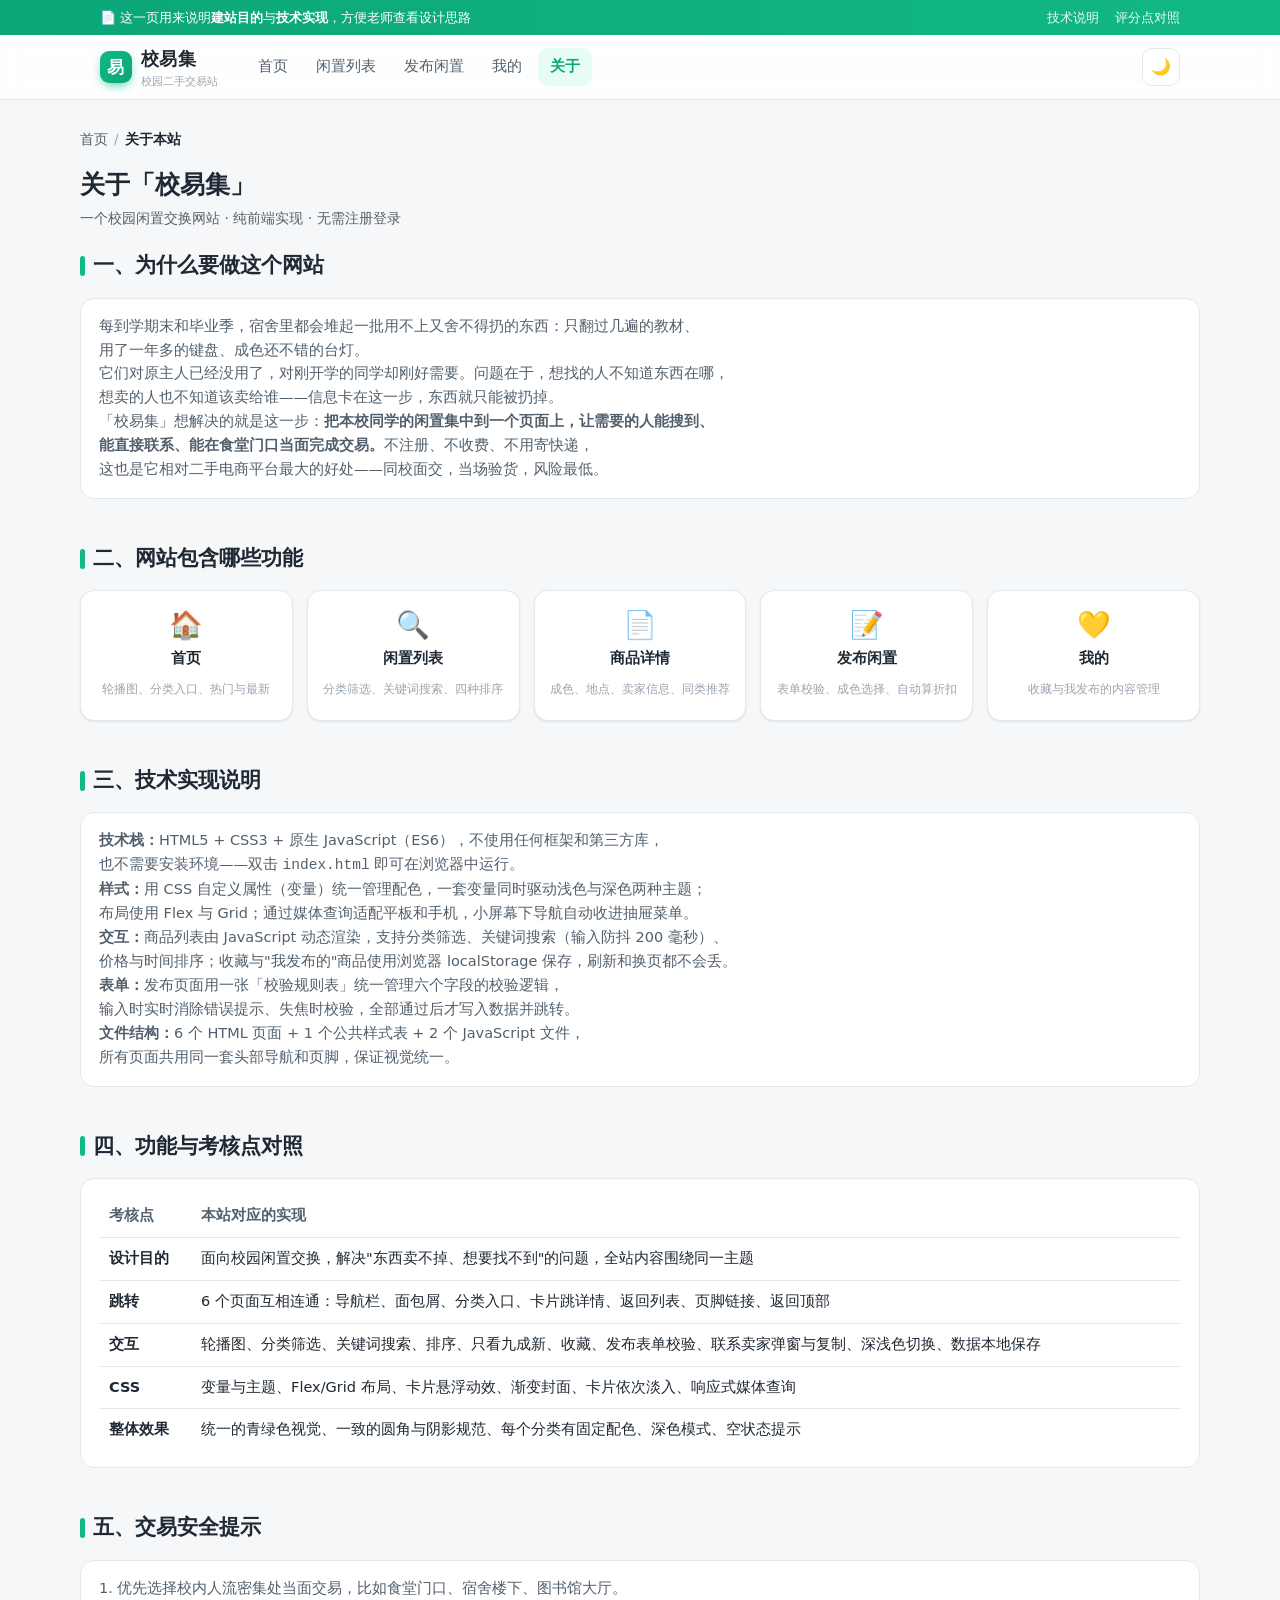
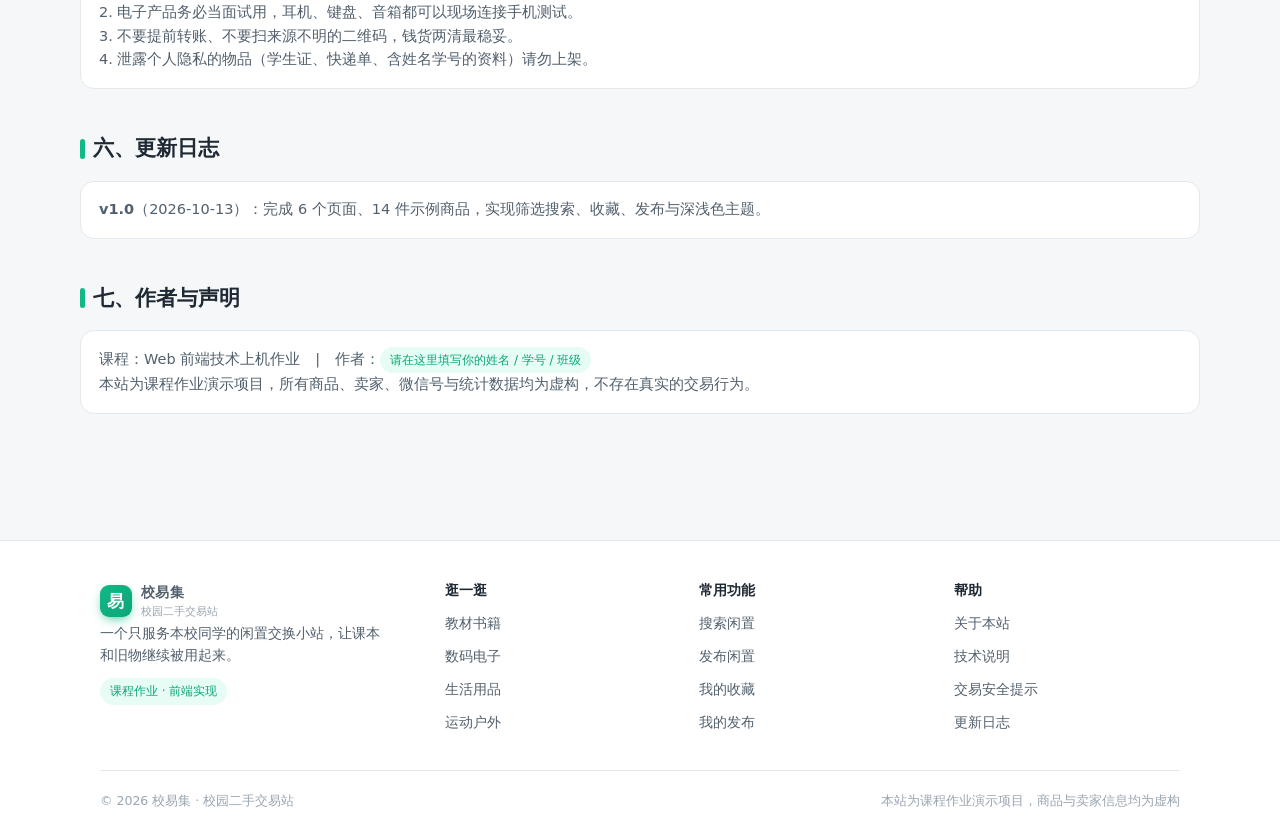
==== about.html @ 710a637f "初始提交：校易集 · 校园二手交易网站 纯前端校园闲置交换站点，原生 HTML5 + CSS3 + ES6，零依赖零构建。  - 6 个页面：首页 / 闲置列表 / 商品详情 / 发布闲置 / 我的 " ====
<!DOCTYPE html>
<html lang="zh-CN">
<head>
  <meta charset="UTF-8">
  <meta name="viewport" content="width=device-width, initial-scale=1">
  <title>关于本站 - 校易集</title>
  <meta name="description" content="校易集的建站目的、功能清单、技术实现说明与交易安全提示。">
  <link rel="icon" href="data:image/svg+xml,<svg xmlns=%22http://www.w3.org/2000/svg%22 viewBox=%220 0 100 100%22><text y=%22.9em%22 font-size=%2290%22>♻️</text></svg>">
  <link rel="stylesheet" href="css/style.css">
</head>
<body data-page="about">

  <div class="notice">
    <div class="container">
      <span>📄 这一页用来说明<b>建站目的</b>与<b>技术实现</b>，方便老师查看设计思路</span>
      <span class="notice-links">
        <a href="#tech">技术说明</a>
        <a href="#map">评分点对照</a>
      </span>
    </div>
  </div>

  <header class="site-header">
    <div class="container">
      <a class="brand" href="index.html">
        <span class="brand-logo">易</span>
        <span>校易集<small>校园二手交易站</small></span>
      </a>
      <nav class="main-nav">
        <a href="index.html">首页</a>
        <a href="list.html">闲置列表</a>
        <a href="publish.html">发布闲置</a>
        <a href="mine.html">我的</a>
        <a href="about.html">关于</a>
      </nav>
      <div class="header-actions">
        <button class="icon-btn js-theme" title="切换深浅色">🌙</button>
        <button class="icon-btn nav-toggle" title="展开菜单">☰</button>
      </div>
    </div>
  </header>

  <main class="container page">

    <nav class="breadcrumb">
      <a href="index.html">首页</a>
      <span class="sep">/</span>
      <span class="current">关于本站</span>
    </nav>

    <div class="page-head">
      <h1>关于「校易集」</h1>
      <p class="sub">一个校园闲置交换网站 · 纯前端实现 · 无需注册登录</p>
    </div>

    <!-- 设计目的 -->
    <section class="section">
      <div class="section-head"><h2>一、为什么要做这个网站</h2></div>
      <div class="desc-box">
        <p>每到学期末和毕业季，宿舍里都会堆起一批用不上又舍不得扔的东西：只翻过几遍的教材、
          用了一年多的键盘、成色还不错的台灯。</p>
        <p>它们对原主人已经没用了，对刚开学的同学却刚好需要。问题在于，想找的人不知道东西在哪，
          想卖的人也不知道该卖给谁——信息卡在这一步，东西就只能被扔掉。</p>
        <p>「校易集」想解决的就是这一步：<b>把本校同学的闲置集中到一个页面上，让需要的人能搜到、
          能直接联系、能在食堂门口当面完成交易。</b>不注册、不收费、不用寄快递，
          这也是它相对二手电商平台最大的好处——同校面交，当场验货，风险最低。</p>
      </div>
    </section>

    <!-- 功能清单 -->
    <section class="section">
      <div class="section-head"><h2>二、网站包含哪些功能</h2></div>
      <div class="cat-grid">
        <div class="cat-card"><span class="emoji">🏠</span><span class="name">首页</span><span class="count">轮播图、分类入口、热门与最新</span></div>
        <div class="cat-card"><span class="emoji">🔍</span><span class="name">闲置列表</span><span class="count">分类筛选、关键词搜索、四种排序</span></div>
        <div class="cat-card"><span class="emoji">📄</span><span class="name">商品详情</span><span class="count">成色、地点、卖家信息、同类推荐</span></div>
        <div class="cat-card"><span class="emoji">📝</span><span class="name">发布闲置</span><span class="count">表单校验、成色选择、自动算折扣</span></div>
        <div class="cat-card"><span class="emoji">💛</span><span class="name">我的</span><span class="count">收藏与我发布的内容管理</span></div>
      </div>
    </section>

    <!-- 技术说明 -->
    <section class="section" id="tech">
      <div class="section-head"><h2>三、技术实现说明</h2></div>
      <div class="desc-box">
        <p><b>技术栈：</b>HTML5 + CSS3 + 原生 JavaScript（ES6），不使用任何框架和第三方库，
          也不需要安装环境——双击 <code>index.html</code> 即可在浏览器中运行。</p>
        <p><b>样式：</b>用 CSS 自定义属性（变量）统一管理配色，一套变量同时驱动浅色与深色两种主题；
          布局使用 Flex 与 Grid；通过媒体查询适配平板和手机，小屏幕下导航自动收进抽屉菜单。</p>
        <p><b>交互：</b>商品列表由 JavaScript 动态渲染，支持分类筛选、关键词搜索（输入防抖 200 毫秒）、
          价格与时间排序；收藏与"我发布的"商品使用浏览器 localStorage 保存，刷新和换页都不会丢。</p>
        <p><b>表单：</b>发布页面用一张「校验规则表」统一管理六个字段的校验逻辑，
          输入时实时消除错误提示、失焦时校验，全部通过后才写入数据并跳转。</p>
        <p><b>文件结构：</b>6 个 HTML 页面 + 1 个公共样式表 + 2 个 JavaScript 文件，
          所有页面共用同一套头部导航和页脚，保证视觉统一。</p>
      </div>
    </section>

    <!-- 评分点对照 -->
    <section class="section" id="map">
      <div class="section-head"><h2>四、功能与考核点对照</h2></div>
      <div class="desc-box" style="overflow-x:auto">
        <table style="width:100%; border-collapse:collapse; font-size:14.5px">
          <thead>
            <tr style="text-align:left; color:var(--text-2)">
              <th style="padding:9px 10px; border-bottom:1px solid var(--border)">考核点</th>
              <th style="padding:9px 10px; border-bottom:1px solid var(--border)">本站对应的实现</th>
            </tr>
          </thead>
          <tbody>
            <tr>
              <td style="padding:9px 10px; border-bottom:1px solid var(--border)"><b>设计目的</b></td>
              <td style="padding:9px 10px; border-bottom:1px solid var(--border)">面向校园闲置交换，解决"东西卖不掉、想要找不到"的问题，全站内容围绕同一主题</td>
            </tr>
            <tr>
              <td style="padding:9px 10px; border-bottom:1px solid var(--border)"><b>跳转</b></td>
              <td style="padding:9px 10px; border-bottom:1px solid var(--border)">6 个页面互相连通：导航栏、面包屑、分类入口、卡片跳详情、返回列表、页脚链接、返回顶部</td>
            </tr>
            <tr>
              <td style="padding:9px 10px; border-bottom:1px solid var(--border)"><b>交互</b></td>
              <td style="padding:9px 10px; border-bottom:1px solid var(--border)">轮播图、分类筛选、关键词搜索、排序、只看九成新、收藏、发布表单校验、联系卖家弹窗与复制、深浅色切换、数据本地保存</td>
            </tr>
            <tr>
              <td style="padding:9px 10px; border-bottom:1px solid var(--border)"><b>CSS</b></td>
              <td style="padding:9px 10px; border-bottom:1px solid var(--border)">变量与主题、Flex/Grid 布局、卡片悬浮动效、渐变封面、卡片依次淡入、响应式媒体查询</td>
            </tr>
            <tr>
              <td style="padding:9px 10px"><b>整体效果</b></td>
              <td style="padding:9px 10px">统一的青绿色视觉、一致的圆角与阴影规范、每个分类有固定配色、深色模式、空状态提示</td>
            </tr>
          </tbody>
        </table>
      </div>
    </section>

    <!-- 安全提示 -->
    <section class="section" id="tips">
      <div class="section-head"><h2>五、交易安全提示</h2></div>
      <div class="desc-box">
        <p>1. 优先选择校内人流密集处当面交易，比如食堂门口、宿舍楼下、图书馆大厅。</p>
        <p>2. 电子产品务必当面试用，耳机、键盘、音箱都可以现场连接手机测试。</p>
        <p>3. 不要提前转账、不要扫来源不明的二维码，钱货两清最稳妥。</p>
        <p>4. 泄露个人隐私的物品（学生证、快递单、含姓名学号的资料）请勿上架。</p>
      </div>
    </section>

    <!-- 更新日志 -->
    <section class="section" id="log">
      <div class="section-head"><h2>六、更新日志</h2></div>
      <div class="desc-box">
        <p><b>v1.0</b>（2026-10-13）：完成 6 个页面、14 件示例商品，实现筛选搜索、收藏、发布与深浅色主题。</p>
      </div>
    </section>

    <!-- 作者 -->
    <section class="section">
      <div class="section-head"><h2>七、作者与声明</h2></div>
      <div class="desc-box">
        <p>课程：Web 前端技术上机作业　|　作者：<span class="badge badge-brand">请在这里填写你的姓名 / 学号 / 班级</span></p>
        <p>本站为课程作业演示项目，所有商品、卖家、微信号与统计数据均为虚构，不存在真实的交易行为。</p>
      </div>
    </section>
  </main>

  <footer class="site-footer">
    <div class="container">
      <div class="footer-grid">
        <div class="footer-about">
          <a class="brand" href="index.html">
            <span class="brand-logo">易</span>
            <span>校易集<small>校园二手交易站</small></span>
          </a>
          <p>一个只服务本校同学的闲置交换小站，让课本和旧物继续被用起来。</p>
          <span class="badge badge-brand">课程作业 · 前端实现</span>
        </div>
        <div>
          <h4>逛一逛</h4>
          <ul>
            <li><a href="list.html?cat=book">教材书籍</a></li>
            <li><a href="list.html?cat=digital">数码电子</a></li>
            <li><a href="list.html?cat=life">生活用品</a></li>
            <li><a href="list.html?cat=sport">运动户外</a></li>
          </ul>
        </div>
        <div>
          <h4>常用功能</h4>
          <ul>
            <li><a href="list.html">搜索闲置</a></li>
            <li><a href="publish.html">发布闲置</a></li>
            <li><a href="mine.html">我的收藏</a></li>
            <li><a href="mine.html">我的发布</a></li>
          </ul>
        </div>
        <div>
          <h4>帮助</h4>
          <ul>
            <li><a href="about.html">关于本站</a></li>
            <li><a href="about.html#tech">技术说明</a></li>
            <li><a href="about.html#tips">交易安全提示</a></li>
            <li><a href="about.html#log">更新日志</a></li>
          </ul>
        </div>
      </div>
      <div class="footer-bottom">
        <span>© <span class="js-year">2026</span> 校易集 · 校园二手交易站</span>
        <span>本站为课程作业演示项目，商品与卖家信息均为虚构</span>
      </div>
    </div>
  </footer>

  <script src="js/data.js"></script>
  <script src="js/app.js"></script>
</body>
</html>
---- css/style.css ----
/* ==========================================================
   校易集 · 校园二手交易站   公共样式表
   文件：css/style.css
   目录：
   01 设计变量 / 深浅主题    02 基础重置
   03 布局容器 / 通用组件    04 顶部公告条
   05 头部导航              06 按钮
   07 首页 Hero / 轮播       08 分类入口
   09 商品卡片              10 工具栏 / 筛选
   11 表单                  12 详情页
   13 弹窗 / 轻提示         14 页脚 / 返回顶部
   15 响应式（平板 / 手机）  16 动画
   ========================================================== */

/* ---------- 01 设计变量 / 深浅主题 ---------- */
:root {
  /* 品牌色：青绿色，呼应"闲置循环、环保" */
  --brand: #12b886;
  --brand-dark: #0ca678;
  --brand-soft: #e6fcf5;
  /* 点缀色：价格、强调按钮 */
  --accent: #f76707;
  --accent-soft: #fff4e6;

  /* 中性色 */
  --bg: #f5f7f9;
  --surface: #ffffff;
  --surface-2: #f8fafb;
  --text: #1f2933;
  --text-2: #52606d;
  --muted: #9aa5b1;
  --border: #e4e9ee;

  /* 圆角 / 阴影 / 间距 */
  --radius: 14px;
  --radius-sm: 10px;
  --radius-pill: 999px;
  --shadow-1: 0 1px 2px rgba(16, 24, 40, .06), 0 1px 3px rgba(16, 24, 40, .04);
  --shadow-2: 0 12px 28px -10px rgba(16, 24, 40, .22);
  --max: 1120px;

  /* 分类封面渐变 */
  --cov-book: linear-gradient(135deg, #93c5fd, #3b82f6);
  --cov-digital: linear-gradient(135deg, #c4b5fd, #7c3aed);
  --cov-life: linear-gradient(135deg, #fda4af, #f43f5e);
  --cov-sport: linear-gradient(135deg, #6ee7b7, #059669);
  --cov-misc: linear-gradient(135deg, #fcd34d, #f59e0b);
  --cov-default: linear-gradient(135deg, #cbd5e1, #94a3b8);

  --ease: cubic-bezier(.22, .61, .36, 1);
}

/* 深色主题：给 html 加 data-theme="dark" 即可整体换色 */
html[data-theme="dark"] {
  --brand: #20c997;
  --brand-dark: #12b886;
  --brand-soft: #10312a;
  --accent: #ff922b;
  --accent-soft: #3a2713;
  --bg: #0f1719;
  --surface: #172124;
  --surface-2: #1d2a2e;
  --text: #e7edf0;
  --text-2: #a9b6bd;
  --muted: #7d8b93;
  --border: #26343a;
  --shadow-1: 0 1px 2px rgba(0, 0, 0, .4);
  --shadow-2: 0 14px 30px -12px rgba(0, 0, 0, .65);
}

/* ---------- 02 基础重置 ---------- */
* { box-sizing: border-box; }

html { -webkit-text-size-adjust: 100%; }

body {
  margin: 0;
  background: var(--bg);
  color: var(--text);
  font-family: "PingFang SC", "Microsoft YaHei", "Hiragino Sans GB",
               "Segoe UI", system-ui, -apple-system, sans-serif;
  font-size: 15px;
  line-height: 1.65;
  transition: background-color .3s var(--ease), color .3s var(--ease);
}

img { max-width: 100%; display: block; }

a { color: inherit; text-decoration: none; }

h1, h2, h3, h4 { margin: 0; line-height: 1.3; font-weight: 700; }

p { margin: 0; }

ul { margin: 0; padding: 0; list-style: none; }

button, input, select, textarea { font: inherit; color: inherit; }

button { cursor: pointer; border: none; background: none; }

:focus-visible {
  outline: 2px solid var(--brand);
  outline-offset: 2px;
  border-radius: 6px;
}

::selection { background: var(--brand); color: #fff; }

/* ---------- 03 布局容器 / 通用组件 ---------- */
.container {
  width: 100%;
  max-width: var(--max);
  margin: 0 auto;
  padding: 0 20px;
}

.page { padding: 28px 0 60px; }

.section { margin-bottom: 46px; }

.section-head {
  display: flex;
  align-items: flex-end;
  justify-content: space-between;
  gap: 16px;
  margin-bottom: 18px;
}

.section-head h2 {
  font-size: 21px;
  display: flex;
  align-items: center;
  gap: 8px;
}

.section-head h2::before {
  content: "";
  width: 5px;
  height: 20px;
  border-radius: 3px;
  background: var(--brand);
}

.section-head .more {
  font-size: 14px;
  color: var(--text-2);
  transition: color .2s;
}

.section-head .more:hover { color: var(--brand); }

.sub { color: var(--text-2); font-size: 14px; }

.muted { color: var(--muted); }

.badge {
  display: inline-block;
  padding: 2px 9px;
  border-radius: var(--radius-pill);
  font-size: 12px;
  line-height: 1.7;
  background: var(--surface-2);
  color: var(--text-2);
  border: 1px solid var(--border);
}

.badge-brand { background: var(--brand-soft); color: var(--brand-dark); border-color: transparent; }
.badge-accent { background: var(--accent-soft); color: var(--accent); border-color: transparent; }

/* 面包屑 */
.breadcrumb {
  display: flex;
  flex-wrap: wrap;
  align-items: center;
  gap: 6px;
  font-size: 13.5px;
  color: var(--text-2);
  margin-bottom: 18px;
}

.breadcrumb a:hover { color: var(--brand); }
.breadcrumb .sep { color: var(--muted); }
.breadcrumb .current { color: var(--text); font-weight: 600; }

/* 页面标题区 */
.page-head { margin-bottom: 22px; }
.page-head h1 { font-size: 25px; margin-bottom: 6px; }

/* ---------- 04 顶部公告条 ---------- */
.notice {
  background: linear-gradient(90deg, var(--brand-dark), var(--brand));
  color: #fff;
  font-size: 13px;
}

.notice .container {
  display: flex;
  align-items: center;
  justify-content: space-between;
  gap: 12px;
  padding-top: 7px;
  padding-bottom: 7px;
}

.notice b { font-weight: 700; }
.notice .notice-links { display: flex; gap: 16px; opacity: .92; }
.notice .notice-links a:hover { text-decoration: underline; }

/* ---------- 05 头部导航 ---------- */
.site-header {
  position: sticky;
  top: 0;
  z-index: 50;
  background: color-mix(in srgb, var(--surface) 88%, transparent);
  backdrop-filter: saturate(1.4) blur(10px);
  border-bottom: 1px solid var(--border);
}

.site-header .container {
  display: flex;
  align-items: center;
  gap: 22px;
  height: 64px;
}

.brand {
  display: flex;
  align-items: center;
  gap: 9px;
  font-size: 18px;
  font-weight: 800;
  letter-spacing: .3px;
  white-space: nowrap;
}

.brand-logo {
  width: 32px;
  height: 32px;
  display: grid;
  place-items: center;
  border-radius: 9px;
  background: linear-gradient(135deg, var(--brand), var(--brand-dark));
  color: #fff;
  font-size: 17px;
  box-shadow: 0 4px 12px -4px var(--brand);
}

.brand small {
  display: block;
  font-size: 11px;
  font-weight: 500;
  color: var(--muted);
  letter-spacing: 0;
}

.main-nav {
  display: flex;
  align-items: center;
  gap: 4px;
  margin-left: 6px;
}

.main-nav a {
  position: relative;
  padding: 7px 12px;
  border-radius: var(--radius-sm);
  font-size: 14.5px;
  color: var(--text-2);
  transition: background-color .2s, color .2s;
}

.main-nav a:hover { color: var(--text); background: var(--surface-2); }

.main-nav a.active { color: var(--brand-dark); background: var(--brand-soft); font-weight: 600; }

.header-actions {
  display: flex;
  align-items: center;
  gap: 8px;
  margin-left: auto;
}

.icon-btn {
  width: 38px;
  height: 38px;
  display: grid;
  place-items: center;
  border-radius: var(--radius-sm);
  border: 1px solid var(--border);
  background: var(--surface);
  font-size: 16px;
  transition: transform .15s var(--ease), border-color .2s, background-color .2s;
}

.icon-btn:hover { border-color: var(--brand); background: var(--brand-soft); }
.icon-btn:active { transform: scale(.94); }

.nav-toggle { display: none; }

/* ---------- 06 按钮 ---------- */
.btn {
  display: inline-flex;
  align-items: center;
  justify-content: center;
  gap: 7px;
  padding: 10px 18px;
  border-radius: var(--radius-sm);
  font-size: 14.5px;
  font-weight: 600;
  border: 1px solid transparent;
  transition: transform .15s var(--ease), background-color .2s,
              border-color .2s, color .2s, box-shadow .2s;
}

.btn:active { transform: translateY(1px) scale(.99); }

.btn-primary {
  background: var(--brand);
  color: #fff;
  box-shadow: 0 8px 18px -10px var(--brand);
}

.btn-primary:hover { background: var(--brand-dark); }

.btn-ghost {
  background: var(--surface);
  border-color: var(--border);
  color: var(--text);
}

.btn-ghost:hover { border-color: var(--brand); color: var(--brand-dark); }

.btn-soft { background: var(--brand-soft); color: var(--brand-dark); }
.btn-soft:hover { background: var(--brand); color: #fff; }

.btn-lg { padding: 13px 26px; font-size: 15.5px; border-radius: 12px; }
.btn-sm { padding: 7px 13px; font-size: 13.5px; }
.btn-block { width: 100%; }
.btn[disabled] { opacity: .5; cursor: not-allowed; }

/* ---------- 07 首页 Hero / 轮播 ---------- */
.hero {
  display: grid;
  grid-template-columns: 1.02fr .98fr;
  gap: 40px;
  align-items: center;
  padding: 40px 0 34px;
}

.hero h1 {
  font-size: 38px;
  line-height: 1.25;
  letter-spacing: -.5px;
  margin-bottom: 14px;
}

.hero h1 .hl {
  color: var(--brand-dark);
  background: linear-gradient(transparent 62%, var(--brand-soft) 0);
  padding: 0 3px;
}

.hero .lead {
  font-size: 15.5px;
  color: var(--text-2);
  max-width: 46ch;
  margin-bottom: 24px;
}

.hero-actions { display: flex; flex-wrap: wrap; gap: 12px; margin-bottom: 26px; }

/* 首页数据统计 */
.stats {
  display: flex;
  gap: 30px;
  padding-top: 22px;
  border-top: 1px dashed var(--border);
}

.stats .num {
  font-size: 24px;
  font-weight: 800;
  color: var(--brand-dark);
  font-variant-numeric: tabular-nums;
}

.stats .num i { font-style: normal; font-size: 14px; margin-left: 1px; }
.stats .label { font-size: 13px; color: var(--muted); }

/* 轮播 */
.carousel {
  position: relative;
  border-radius: 20px;
  overflow: hidden;
  box-shadow: var(--shadow-2);
  background: var(--surface);
}

.slides { display: flex; transition: transform .55s var(--ease); }

.slide {
  min-width: 100%;
  aspect-ratio: 4 / 3;
  padding: 30px;
  display: flex;
  flex-direction: column;
  justify-content: flex-end;
  color: #fff;
  position: relative;
}

.slide::before {
  content: "";
  position: absolute;
  inset: 0;
  background: radial-gradient(circle at 78% 18%, rgba(255, 255, 255, .35), transparent 55%);
}

.slide > * { position: relative; }

.slide .tag {
  align-self: flex-start;
  padding: 4px 12px;
  border-radius: var(--radius-pill);
  background: rgba(255, 255, 255, .22);
  backdrop-filter: blur(4px);
  font-size: 12.5px;
  margin-bottom: auto;
}

.slide h3 { font-size: 24px; margin-bottom: 6px; }
.slide p { font-size: 14px; opacity: .94; margin-bottom: 14px; }

/* 这两个元素底色固定是白色，文字颜色也固定成深色，避免深色主题下白底白字看不见 */
.slide .btn { align-self: flex-start; background: #fff; color: #1f2933; }
.slide .btn:hover { background: rgba(255, 255, 255, .88); }

.s1 { background: linear-gradient(135deg, #0ca678, #12b886 55%, #63e6be); }
.s2 { background: linear-gradient(135deg, #4c6ef5, #7048e8 60%, #b197fc); }
.s3 { background: linear-gradient(135deg, #f76707, #f59f00 60%, #ffd43b); }

.carousel-btn {
  position: absolute;
  top: 50%;
  transform: translateY(-50%);
  width: 38px;
  height: 38px;
  border-radius: 50%;
  display: grid;
  place-items: center;
  background: rgba(255, 255, 255, .82);
  color: #1f2933;
  font-size: 17px;
  box-shadow: var(--shadow-1);
  opacity: 0;
  transition: opacity .25s, background-color .2s;
}

.carousel:hover .carousel-btn { opacity: 1; }
.carousel-btn:hover { background: #fff; }
.carousel-btn.prev { left: 12px; }
.carousel-btn.next { right: 12px; }

.dots {
  position: absolute;
  left: 0;
  right: 0;
  bottom: 14px;
  display: flex;
  justify-content: center;
  gap: 7px;
}

.dots button {
  width: 8px;
  height: 8px;
  border-radius: 50%;
  background: rgba(255, 255, 255, .55);
  transition: width .25s var(--ease), background-color .25s;
}

.dots button.active { width: 22px; border-radius: 4px; background: #fff; }

/* ---------- 08 分类入口 ---------- */
.cat-grid {
  display: grid;
  grid-template-columns: repeat(5, 1fr);
  gap: 14px;
}

.cat-card {
  display: flex;
  flex-direction: column;
  align-items: center;
  gap: 9px;
  padding: 20px 12px;
  background: var(--surface);
  border: 1px solid var(--border);
  border-radius: var(--radius);
  box-shadow: var(--shadow-1);
  transition: transform .2s var(--ease), box-shadow .2s, border-color .2s;
}

.cat-card:hover {
  transform: translateY(-4px);
  box-shadow: var(--shadow-2);
  border-color: color-mix(in srgb, var(--brand) 40%, var(--border));
}

.cat-card .emoji { font-size: 27px; line-height: 1; }
.cat-card .name { font-weight: 600; font-size: 14.5px; }
.cat-card .count { font-size: 12px; color: var(--muted); }

/* ---------- 09 商品卡片 ---------- */
.card-grid {
  display: grid;
  grid-template-columns: repeat(auto-fill, minmax(215px, 1fr));
  gap: 18px;
}

.p-card {
  position: relative;
  display: flex;
  flex-direction: column;
  background: var(--surface);
  border: 1px solid var(--border);
  border-radius: var(--radius);
  overflow: hidden;
  box-shadow: var(--shadow-1);
  transition: transform .22s var(--ease), box-shadow .22s, border-color .22s;
}

.p-card:hover {
  transform: translateY(-5px);
  box-shadow: var(--shadow-2);
  border-color: color-mix(in srgb, var(--brand) 35%, var(--border));
}

/* 封面：没有真实照片时用分类渐变色 + 图标 */
.p-cover {
  position: relative;
  aspect-ratio: 4 / 3;
  display: grid;
  place-items: center;
  background: var(--cov-default);
  overflow: hidden;
}

.p-cover::after {
  content: "";
  position: absolute;
  inset: 0;
  background: radial-gradient(circle at 28% 22%, rgba(255, 255, 255, .42), transparent 62%);
}

.p-cover .emoji {
  font-size: 52px;
  filter: drop-shadow(0 4px 8px rgba(0, 0, 0, .18));
  transition: transform .35s var(--ease);
}

.p-card:hover .p-cover .emoji { transform: scale(1.12) rotate(-4deg); }

.p-cover img { width: 100%; height: 100%; object-fit: cover; }

/* 分类封面底色。写成两个类名是为了权重高于后面 .detail-cover / .p-cover 的灰色兜底，
   否则详情页大图会被兜底色盖掉，变成一片灰。 */
.p-cover.cov-book, .detail-cover.cov-book { background: var(--cov-book); }
.p-cover.cov-digital, .detail-cover.cov-digital { background: var(--cov-digital); }
.p-cover.cov-life, .detail-cover.cov-life { background: var(--cov-life); }
.p-cover.cov-sport, .detail-cover.cov-sport { background: var(--cov-sport); }
.p-cover.cov-misc, .detail-cover.cov-misc { background: var(--cov-misc); }

.p-cover .cond {
  position: absolute;
  top: 10px;
  left: 10px;
  z-index: 2;
  padding: 2px 9px;
  border-radius: var(--radius-pill);
  background: rgba(255, 255, 255, .92);
  color: #1f2933;
  font-size: 11.5px;
  font-weight: 600;
}

/* 收藏小按钮 */
.fav-btn {
  position: absolute;
  top: 8px;
  right: 8px;
  z-index: 2;
  width: 32px;
  height: 32px;
  display: grid;
  place-items: center;
  border-radius: 50%;
  background: rgba(255, 255, 255, .9);
  font-size: 15px;
  color: #94a3b8;
  transition: transform .18s var(--ease), color .2s, background-color .2s;
}

.fav-btn:hover { transform: scale(1.1); background: #fff; }
.fav-btn.on { color: #f43f5e; }

.p-body { padding: 13px 14px 15px; display: flex; flex-direction: column; gap: 7px; flex: 1; }

.p-title {
  font-size: 15px;
  font-weight: 600;
  line-height: 1.45;
  display: -webkit-box;
  -webkit-line-clamp: 2;
  -webkit-box-orient: vertical;
  overflow: hidden;
  min-height: 44px;
}

.p-tags { display: flex; flex-wrap: wrap; gap: 5px; }

.p-foot {
  display: flex;
  align-items: baseline;
  justify-content: space-between;
  gap: 8px;
  margin-top: auto;
  padding-top: 4px;
}

.price { color: var(--accent); font-weight: 800; font-size: 19px; font-variant-numeric: tabular-nums; }
.price i { font-style: normal; font-size: 13px; margin-right: 1px; }
.price-old { font-size: 12.5px; color: var(--muted); text-decoration: line-through; }

.p-seller { font-size: 12.5px; color: var(--muted); display: flex; align-items: center; gap: 4px; }

.card-link { position: absolute; inset: 0; z-index: 1; }

/* 卡片底部附加的操作按钮（"我的"页面用）：要盖在整卡链接之上才点得动 */
.p-action {
  position: relative;
  z-index: 2;
  margin: 0 13px 13px;
  width: calc(100% - 26px);
}

/* ---------- 10 工具栏 / 筛选 ---------- */
.toolbar {
  display: flex;
  flex-wrap: wrap;
  align-items: center;
  gap: 12px;
  padding: 14px 16px;
  background: var(--surface);
  border: 1px solid var(--border);
  border-radius: var(--radius);
  box-shadow: var(--shadow-1);
  margin-bottom: 18px;
}

.search-box {
  display: flex;
  align-items: center;
  gap: 8px;
  flex: 1 1 230px;
  padding: 8px 13px;
  border: 1px solid var(--border);
  border-radius: var(--radius-sm);
  background: var(--surface-2);
  transition: border-color .2s, box-shadow .2s;
}

.search-box:focus-within {
  border-color: var(--brand);
  box-shadow: 0 0 0 3px var(--brand-soft);
}

.search-box input {
  flex: 1;
  border: none;
  background: none;
  outline: none;
  font-size: 14.5px;
}

.toolbar .select {
  padding: 9px 12px;
  border: 1px solid var(--border);
  border-radius: var(--radius-sm);
  background: var(--surface-2);
  font-size: 14px;
  outline: none;
  cursor: pointer;
}

.toolbar .select:focus { border-color: var(--brand); }

.switch { display: flex; align-items: center; gap: 7px; font-size: 13.5px; color: var(--text-2); cursor: pointer; }
.switch input { width: 16px; height: 16px; accent-color: var(--brand); cursor: pointer; }

.chips { display: flex; flex-wrap: wrap; gap: 8px; margin-bottom: 18px; }

.chip {
  padding: 7px 15px;
  border-radius: var(--radius-pill);
  border: 1px solid var(--border);
  background: var(--surface);
  font-size: 14px;
  color: var(--text-2);
  transition: all .2s var(--ease);
}

.chip:hover { border-color: var(--brand); color: var(--brand-dark); }

.chip.active {
  background: var(--brand);
  border-color: var(--brand);
  color: #fff;
  font-weight: 600;
  box-shadow: 0 6px 14px -8px var(--brand);
}

.list-info {
  display: flex;
  align-items: center;
  justify-content: space-between;
  gap: 12px;
  margin-bottom: 14px;
  font-size: 13.5px;
  color: var(--text-2);
}

.list-info b { color: var(--accent); font-size: 15px; }

/* 空状态 */
.empty {
  padding: 60px 20px;
  text-align: center;
  background: var(--surface);
  border: 1px dashed var(--border);
  border-radius: var(--radius);
  color: var(--text-2);
}

.empty .emoji { font-size: 42px; display: block; margin-bottom: 10px; }
.empty h3 { font-size: 17px; margin-bottom: 6px; color: var(--text); }
.empty p { margin-bottom: 16px; font-size: 14px; }

/* ---------- 11 表单 ---------- */
.form-card {
  background: var(--surface);
  border: 1px solid var(--border);
  border-radius: var(--radius);
  box-shadow: var(--shadow-1);
  padding: 26px;
  max-width: 720px;
}

.form-row { margin-bottom: 20px; }

.form-row > label {
  display: block;
  font-size: 14px;
  font-weight: 600;
  margin-bottom: 7px;
}

.form-row > label .req { color: var(--accent); margin-left: 3px; }

.form-row .hint { font-size: 12.5px; color: var(--muted); margin-top: 6px; }

.input, .textarea {
  width: 100%;
  padding: 11px 13px;
  border: 1px solid var(--border);
  border-radius: var(--radius-sm);
  background: var(--surface-2);
  outline: none;
  transition: border-color .2s, box-shadow .2s;
}

.textarea { min-height: 110px; resize: vertical; line-height: 1.6; }

.input:focus, .textarea:focus {
  border-color: var(--brand);
  box-shadow: 0 0 0 3px var(--brand-soft);
  background: var(--surface);
}

.form-row.invalid .input,
.form-row.invalid .textarea { border-color: #f43f5e; }

.error-msg {
  display: none;
  margin-top: 6px;
  font-size: 12.5px;
  color: #f43f5e;
}

.form-row.invalid .error-msg { display: block; }

.form-grid-2 { display: grid; grid-template-columns: 1fr 1fr; gap: 16px; }

.radio-group { display: flex; flex-wrap: wrap; gap: 9px; }

.radio-group label {
  display: flex;
  align-items: center;
  gap: 6px;
  padding: 8px 13px;
  border: 1px solid var(--border);
  border-radius: var(--radius-sm);
  background: var(--surface-2);
  font-size: 14px;
  cursor: pointer;
  transition: all .18s var(--ease);
}

.radio-group label:hover { border-color: var(--brand); }
.radio-group input { accent-color: var(--brand); }
.radio-group label:has(input:checked) {
  border-color: var(--brand);
  background: var(--brand-soft);
  color: var(--brand-dark);
  font-weight: 600;
}

.form-actions {
  display: flex;
  gap: 12px;
  border-top: 1px dashed var(--border);
  margin-top: 26px;
  padding-top: 20px;
}

/* ---------- 12 详情页 ---------- */
.detail {
  display: grid;
  grid-template-columns: 1.05fr .95fr;
  gap: 34px;
  align-items: start;
}

.detail-cover {
  position: relative;
  aspect-ratio: 4 / 3;
  border-radius: var(--radius);
  display: grid;
  place-items: center;
  background: var(--cov-default);
  overflow: hidden;
  box-shadow: var(--shadow-1);
}

.detail-cover::after {
  content: "";
  position: absolute;
  inset: 0;
  /* 左上角一点柔光、底部压一点暗，让大图有层次，不至于糊成一片灰 */
  background: radial-gradient(circle at 30% 22%, rgba(255, 255, 255, .26), transparent 58%),
              linear-gradient(180deg, transparent 55%, rgba(0, 0, 0, .12));
}

.detail-cover .emoji { font-size: 132px; filter: drop-shadow(0 10px 22px rgba(0, 0, 0, .3)); }
.detail-cover img { width: 100%; height: 100%; object-fit: cover; }

.detail-title { font-size: 26px; line-height: 1.35; margin-bottom: 12px; }

.price-box {
  display: flex;
  align-items: baseline;
  gap: 10px;
  padding: 16px 18px;
  border-radius: var(--radius);
  background: var(--accent-soft);
  margin-bottom: 18px;
}

.price-box .price { font-size: 32px; }

.spec-list {
  display: grid;
  grid-template-columns: repeat(2, 1fr);
  gap: 10px 16px;
  margin-bottom: 20px;
}

.spec-list li {
  display: flex;
  gap: 8px;
  font-size: 14px;
  padding: 9px 12px;
  background: var(--surface);
  border: 1px solid var(--border);
  border-radius: var(--radius-sm);
}

.spec-list .k { color: var(--muted); white-space: nowrap; }
.spec-list .v { font-weight: 600; }

.desc-box {
  padding: 16px 18px;
  background: var(--surface);
  border: 1px solid var(--border);
  border-radius: var(--radius);
  margin-bottom: 20px;
}

.desc-box h3 { font-size: 15px; margin-bottom: 8px; }
.desc-box p { color: var(--text-2); font-size: 14.5px; white-space: pre-line; }

.seller-card {
  display: flex;
  align-items: center;
  gap: 12px;
  padding: 14px 16px;
  background: var(--surface);
  border: 1px solid var(--border);
  border-radius: var(--radius);
  margin-bottom: 20px;
}

.avatar {
  width: 44px;
  height: 44px;
  border-radius: 50%;
  display: grid;
  place-items: center;
  font-size: 21px;
  background: var(--brand-soft);
}

.seller-card .name { font-weight: 700; }
.seller-card .meta { font-size: 12.5px; color: var(--muted); }

.detail-actions { display: flex; gap: 12px; flex-wrap: wrap; }

/* ---------- 13 弹窗 / 轻提示 ---------- */
.modal-mask {
  position: fixed;
  inset: 0;
  z-index: 200;
  display: none;
  place-items: center;
  padding: 20px;
  background: rgba(15, 23, 25, .5);
  backdrop-filter: blur(3px);
}

.modal-mask.show { display: grid; animation: fadeIn .22s var(--ease); }

.modal {
  width: 100%;
  max-width: 400px;
  background: var(--surface);
  border-radius: 18px;
  padding: 24px;
  box-shadow: 0 24px 60px -20px rgba(0, 0, 0, .45);
  animation: popIn .26s var(--ease);
}

.modal h3 { font-size: 18px; margin-bottom: 6px; }
.modal .modal-sub { font-size: 13.5px; color: var(--muted); margin-bottom: 18px; }

.contact-line {
  display: flex;
  align-items: center;
  justify-content: space-between;
  gap: 10px;
  padding: 12px 14px;
  background: var(--surface-2);
  border: 1px dashed var(--border);
  border-radius: var(--radius-sm);
  margin-bottom: 14px;
}

.contact-line .val { font-weight: 700; letter-spacing: .4px; }

.modal-actions { display: flex; gap: 10px; justify-content: flex-end; margin-top: 6px; }

.toast {
  position: fixed;
  left: 50%;
  bottom: 34px;
  z-index: 300;
  transform: translate(-50%, 24px);
  padding: 11px 20px;
  border-radius: var(--radius-pill);
  background: #1f2933;
  color: #fff;
  font-size: 14px;
  box-shadow: var(--shadow-2);
  opacity: 0;
  pointer-events: none;
  transition: opacity .25s, transform .3s var(--ease);
}

.toast.show { opacity: 1; transform: translate(-50%, 0); }

/* 返回顶部 */
.to-top {
  position: fixed;
  right: 24px;
  bottom: 26px;
  z-index: 60;
  width: 44px;
  height: 44px;
  display: grid;
  place-items: center;
  border-radius: 50%;
  background: var(--surface);
  border: 1px solid var(--border);
  box-shadow: var(--shadow-2);
  font-size: 18px;
  opacity: 0;
  transform: translateY(12px);
  pointer-events: none;
  transition: opacity .25s, transform .25s var(--ease), border-color .2s;
}

.to-top.show { opacity: 1; transform: none; pointer-events: auto; }
.to-top:hover { border-color: var(--brand); color: var(--brand-dark); }

/* ---------- 14 页脚 ---------- */
.site-footer {
  background: var(--surface);
  border-top: 1px solid var(--border);
  padding: 40px 0 26px;
  margin-top: 20px;
}

.footer-grid {
  display: grid;
  grid-template-columns: 1.4fr 1fr 1fr 1fr;
  gap: 28px;
  margin-bottom: 28px;
}

.footer-grid h4 { font-size: 14px; margin-bottom: 12px; }
.footer-grid li { margin-bottom: 8px; }
.footer-grid a { font-size: 13.5px; color: var(--text-2); transition: color .2s; }
.footer-grid a:hover { color: var(--brand-dark); }

.footer-about p { font-size: 13.5px; color: var(--text-2); max-width: 34ch; margin-bottom: 12px; }

.footer-bottom {
  display: flex;
  flex-wrap: wrap;
  gap: 8px;
  justify-content: space-between;
  padding-top: 20px;
  border-top: 1px solid var(--border);
  font-size: 12.5px;
  color: var(--muted);
}

/* ---------- 15 响应式 ---------- */
@media (max-width: 980px) {
  .hero { grid-template-columns: 1fr; gap: 30px; padding-top: 26px; }
  .hero h1 { font-size: 30px; }
  .detail { grid-template-columns: 1fr; gap: 26px; }
  .cat-grid { grid-template-columns: repeat(3, 1fr); }
  .footer-grid { grid-template-columns: 1fr 1fr; gap: 22px; }

  /* 小屏时导航收进抽屉 */
  .nav-toggle { display: grid; }
  .main-nav {
    position: absolute;
    top: 64px;
    left: 0;
    right: 0;
    flex-direction: column;
    align-items: stretch;
    gap: 2px;
    padding: 10px 16px 16px;
    background: var(--surface);
    border-bottom: 1px solid var(--border);
    box-shadow: var(--shadow-2);
    display: none;
  }
  .main-nav.open { display: flex; animation: fadeIn .2s var(--ease); }
  .main-nav a { padding: 11px 12px; }
}

@media (max-width: 620px) {
  body { font-size: 14.5px; }
  .container { padding: 0 15px; }
  .notice .notice-links { display: none; }
  .brand small { display: none; }
  .card-grid { grid-template-columns: repeat(2, 1fr); gap: 12px; }
  .p-cover .emoji { font-size: 38px; }
  .p-body { padding: 10px 11px 12px; }
  .p-title { font-size: 13.5px; min-height: 40px; }
  .price { font-size: 16.5px; }
  .cat-grid { grid-template-columns: repeat(2, 1fr); }
  .form-card { padding: 18px; }
  .form-grid-2 { grid-template-columns: 1fr; gap: 0; }
  .spec-list { grid-template-columns: 1fr; }
  .detail-cover .emoji { font-size: 76px; }
  .detail-title { font-size: 21px; }
  .stats { gap: 18px; }
  .stats .num { font-size: 20px; }
  .footer-grid { grid-template-columns: 1fr; }
  .to-top { right: 14px; bottom: 16px; }
}

/* ---------- 16 动画 ---------- */
@keyframes fadeIn {
  from { opacity: 0; }
  to { opacity: 1; }
}

@keyframes fadeUp {
  from { opacity: 0; transform: translateY(14px); }
  to { opacity: 1; transform: none; }
}

@keyframes popIn {
  from { opacity: 0; transform: scale(.94) translateY(8px); }
  to { opacity: 1; transform: none; }
}

/* 卡片依次淡入：JS 会给每张卡设置 --i 序号 */
.p-card { animation: fadeUp .45s var(--ease) backwards; animation-delay: calc(var(--i, 0) * 45ms); }

.fade-up { animation: fadeUp .5s var(--ease) backwards; }

@media (prefers-reduced-motion: reduce) {
  * { animation: none !important; transition: none !important; }
}
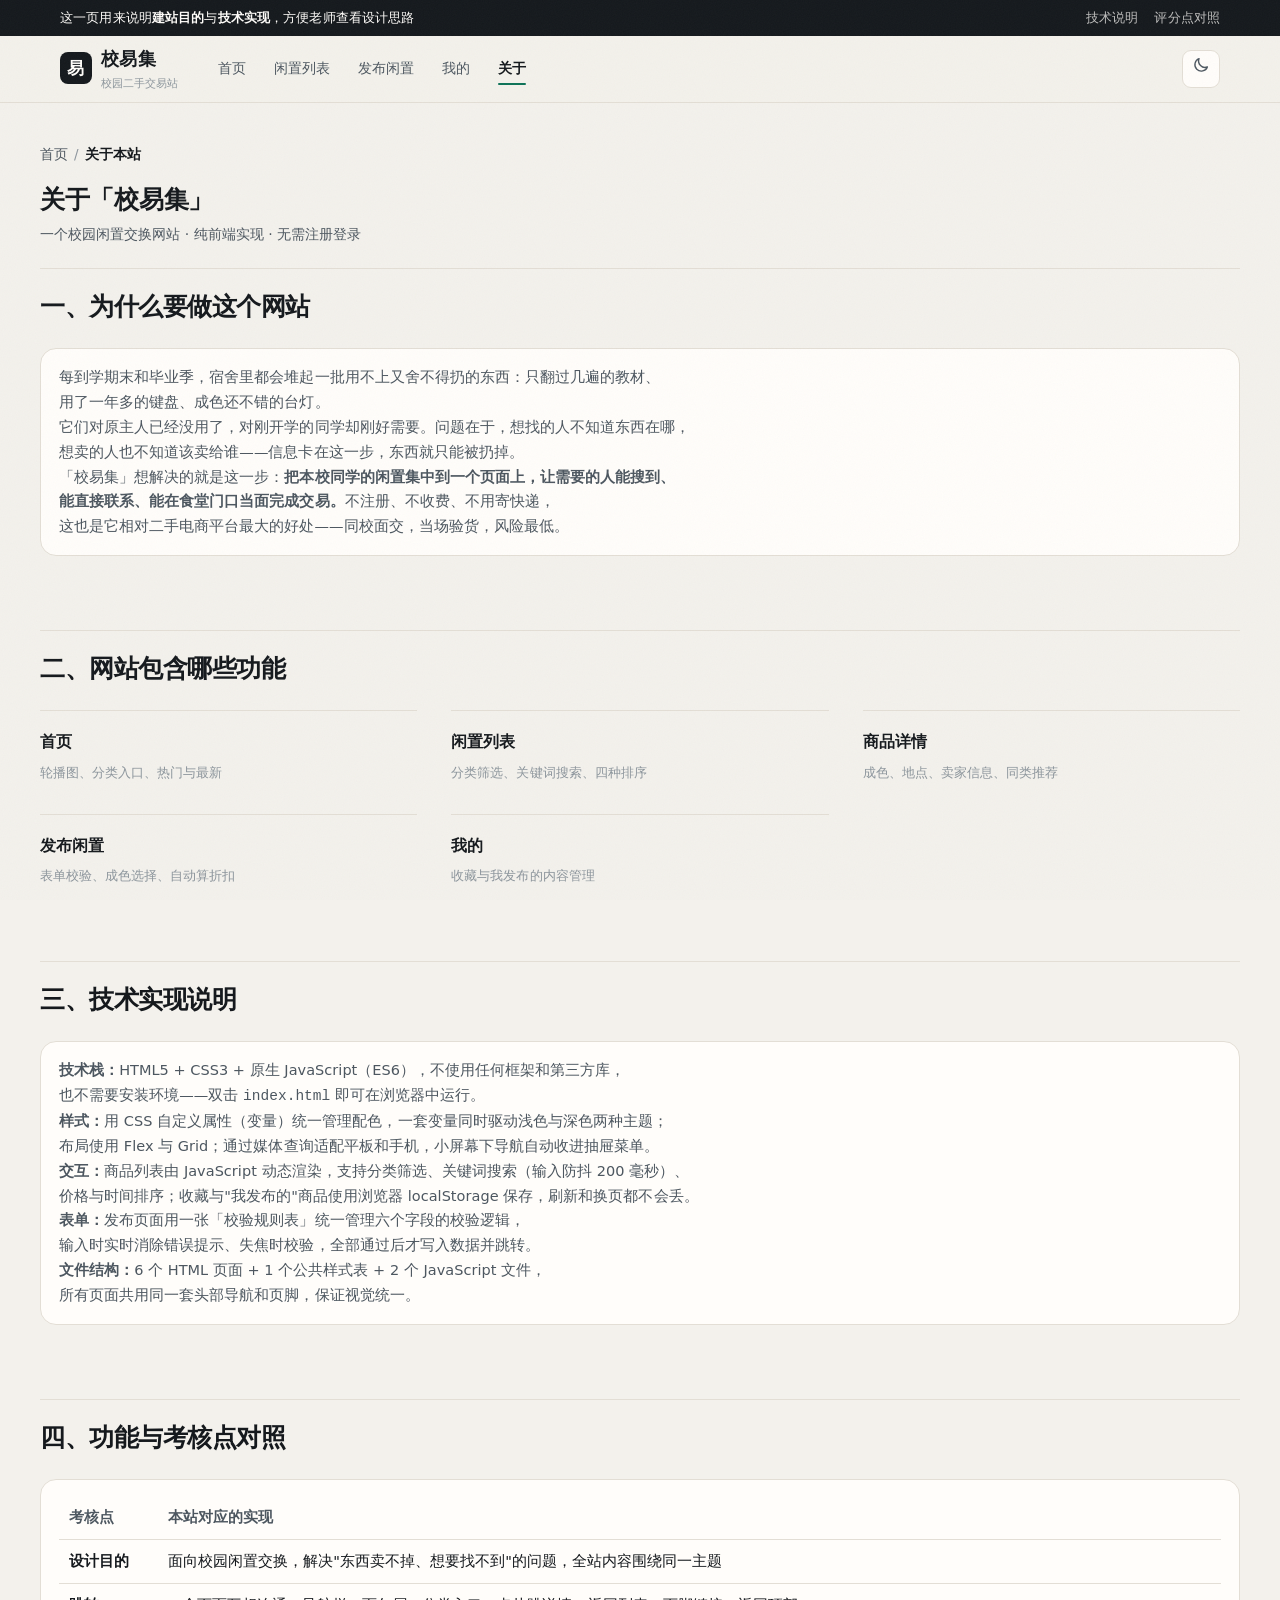
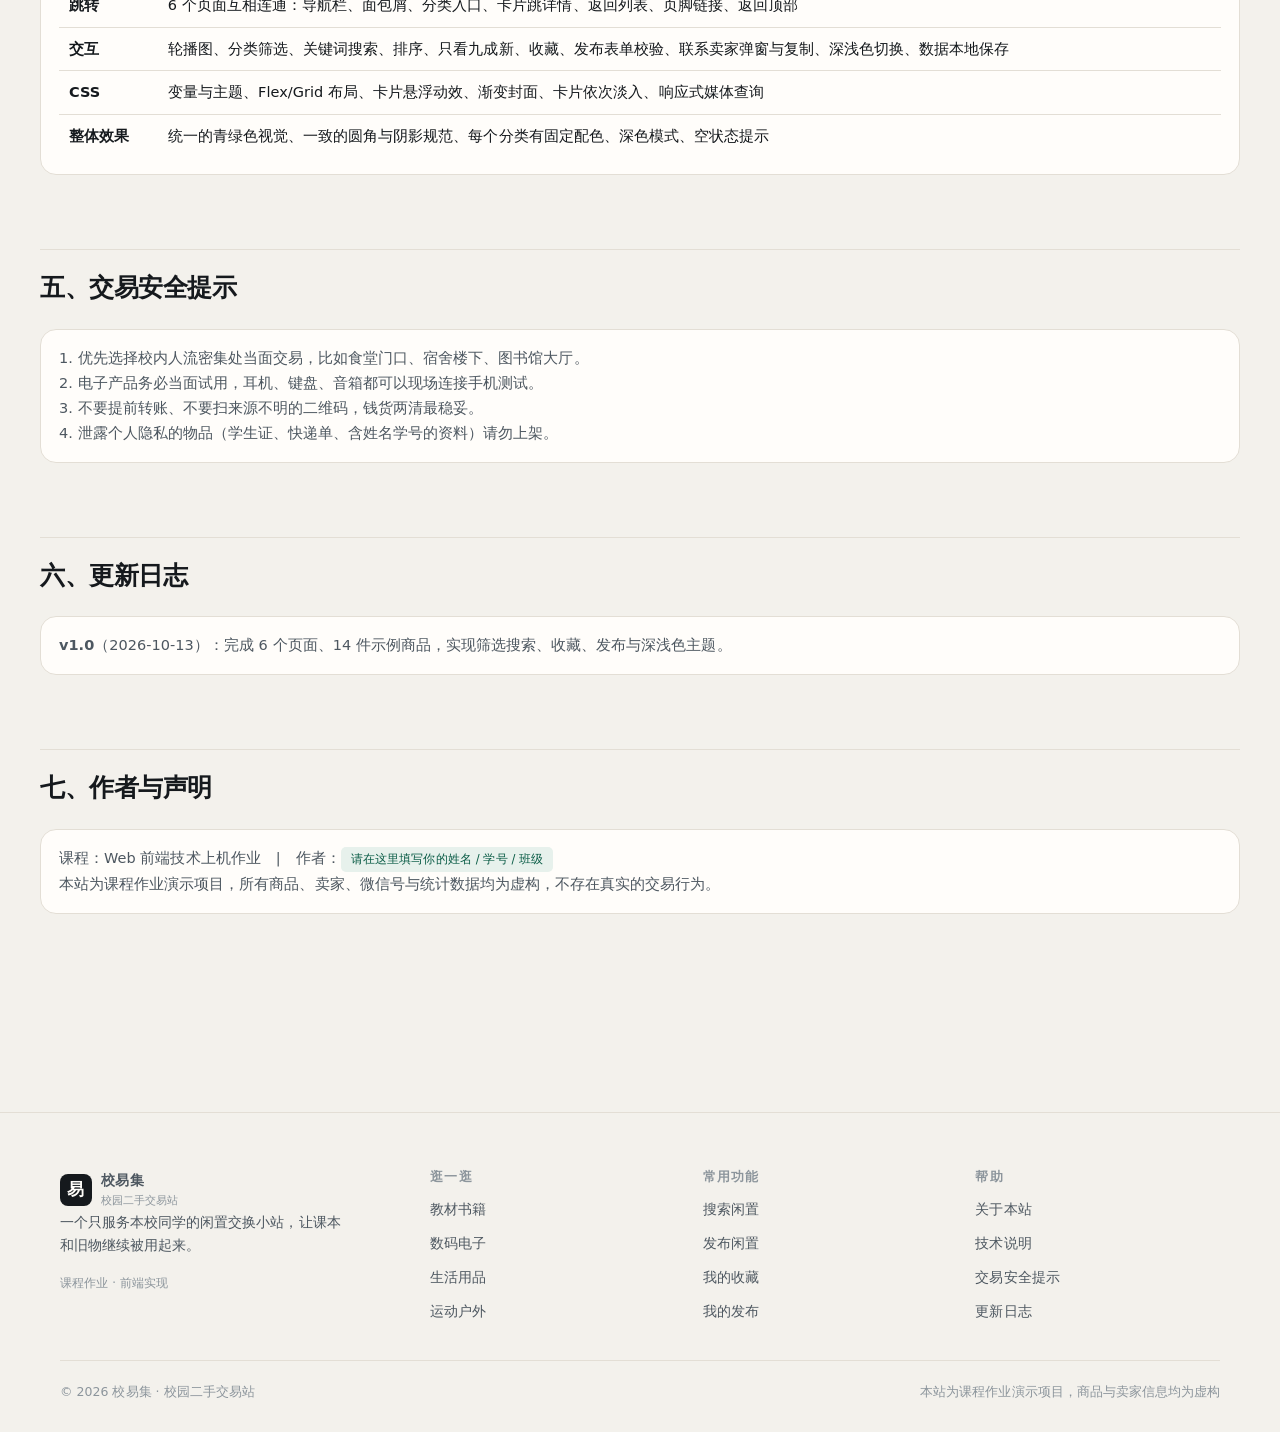
==== commit 917388d5: "视觉升级：统一设计语言，去掉 AI 模板感 底色换成暖纸底与近黑墨色，强调色由两个收敛为一个；分类图标与按钮 emoji 全部换成统一的线性图标；轮播、分类卡、商品卡去掉高饱和渐变和通用卡片套路，改用" ====
--- a/about.html
+++ b/about.html
@@ -5,14 +5,14 @@
   <meta name="viewport" content="width=device-width, initial-scale=1">
   <title>关于本站 - 校易集</title>
   <meta name="description" content="校易集的建站目的、功能清单、技术实现说明与交易安全提示。">
-  <link rel="icon" href="data:image/svg+xml,<svg xmlns=%22http://www.w3.org/2000/svg%22 viewBox=%220 0 100 100%22><text y=%22.9em%22 font-size=%2290%22>♻️</text></svg>">
+  <link rel="icon" href="data:image/svg+xml,%3Csvg xmlns='http://www.w3.org/2000/svg' viewBox='0 0 64 64'%3E%3Crect width='64' height='64' rx='14' fill='%2315191d'/%3E%3Ctext x='32' y='44' font-size='36' font-family='sans-serif' font-weight='600' text-anchor='middle' fill='%23fffdfa'%3E易%3C/text%3E%3C/svg%3E">
   <link rel="stylesheet" href="css/style.css">
 </head>
 <body data-page="about">
 
   <div class="notice">
     <div class="container">
-      <span>📄 这一页用来说明<b>建站目的</b>与<b>技术实现</b>，方便老师查看设计思路</span>
+      <span>这一页用来说明<b>建站目的</b>与<b>技术实现</b>，方便老师查看设计思路</span>
       <span class="notice-links">
         <a href="#tech">技术说明</a>
         <a href="#map">评分点对照</a>
--- a/css/style.css
+++ b/css/style.css
@@ -1128,3 +1128,582 @@
 @media (prefers-reduced-motion: reduce) {
   * { animation: none !important; transition: none !important; }
 }
+
+/* ==========================================================
+   17 视觉升级 · 2026-10-15
+   目标：去掉"AI 模板感"，向编辑部 / 产品官网的质感靠拢。
+   约束：不改 class 名、不改 DOM 结构与 JS，纯视觉层覆盖。
+   ========================================================== */
+
+/* ---------- 17.1 设计变量重定义 ---------- */
+:root {
+  /* 只保留一个强调色：深松绿。价格另用低饱和砖红，仅作价格信号 */
+  --brand: #0e7358;
+  --brand-dark: #0a5c46;
+  --brand-soft: #e7f1ec;
+  --accent: #b0451f;
+  --accent-soft: #f9ece6;
+
+  /* 暖纸底 + 近黑墨色，替代原来的冷灰 */
+  --bg: #f3f1ec;
+  --surface: #fffdfa;
+  --surface-2: #f7f5f0;
+  --text: #15191d;
+  --text-2: #4d5760;
+  --muted: #8c959c;
+  --border: #e3ded5;
+
+  --radius: 16px;
+  --radius-sm: 9px;
+  --shadow-1: 0 1px 1px rgba(21, 25, 29, .04), 0 2px 6px -3px rgba(21, 25, 29, .10);
+  --shadow-2: 0 24px 48px -28px rgba(21, 25, 29, .34);
+  --max: 1200px;
+
+  /* 分类底色改成低饱和"色纸"，不再用高饱和渐变 */
+  --cov-book: #dde5f0;
+  --cov-digital: #dfe7e3;
+  --cov-life: #f0e5de;
+  --cov-sport: #dfe9e2;
+  --cov-misc: #efe8d8;
+  --cov-default: #e8e6e0;
+}
+
+html[data-theme="dark"] {
+  --brand: #2fae86;
+  --brand-dark: #35bb90;
+  --brand-soft: #10261f;
+  --accent: #d9694a;
+  --accent-soft: #2a1a14;
+  --bg: #101315;
+  --surface: #171b1e;
+  --surface-2: #1d2226;
+  --text: #eceef0;
+  --text-2: #a8b0b6;
+  --muted: #7c858c;
+  --border: #262c31;
+  --cov-book: #232a35;
+  --cov-digital: #222a2b;
+  --cov-life: #2e2622;
+  --cov-sport: #212a25;
+  --cov-misc: #2d2921;
+  --cov-default: #24282b;
+}
+
+/* ---------- 17.2 字体与版面基础 ---------- */
+body {
+  font-family: "HarmonyOS Sans SC", "MiSans", "PingFang SC", "Source Han Sans SC",
+               "Microsoft YaHei", "Hiragino Sans GB", "Segoe UI", system-ui, sans-serif;
+  font-size: 15px;
+  line-height: 1.72;
+  letter-spacing: .002em;
+  text-rendering: optimizeLegibility;
+  -webkit-font-smoothing: antialiased;
+}
+
+h1, h2, h3, h4 { letter-spacing: -.012em; }
+
+p { text-wrap: pretty; }
+
+/* 极轻的纸感颗粒：压掉纯数字界面的"塑料感" */
+body::after {
+  content: "";
+  position: fixed;
+  inset: 0;
+  z-index: 9999;
+  pointer-events: none;
+  opacity: .035;
+  background-image: url("data:image/svg+xml,%3Csvg xmlns='http://www.w3.org/2000/svg' width='160' height='160'%3E%3Cfilter id='n'%3E%3CfeTurbulence type='fractalNoise' baseFrequency='.85' numOctaves='3'/%3E%3C/filter%3E%3Crect width='160' height='160' filter='url(%23n)'/%3E%3C/svg%3E");
+}
+
+.container { max-width: var(--max); }
+.page { padding: 40px 0 84px; }
+.section { margin-bottom: 74px; }
+
+/* ---------- 17.3 顶部公告条：改成安静的墨色条 ---------- */
+.notice {
+  background: var(--text);
+  color: var(--surface);
+  font-size: 12.5px;
+  letter-spacing: .01em;
+}
+.notice .notice-links { opacity: .72; }
+.notice .notice-links a:hover { color: var(--surface); }
+
+/* ---------- 17.4 头部导航 ---------- */
+.site-header {
+  background: color-mix(in srgb, var(--bg) 86%, transparent);
+  border-bottom: 1px solid var(--border);
+}
+
+.site-header .container { height: 66px; }
+
+.brand-logo {
+  border-radius: 8px;
+  background: var(--text);
+  color: var(--surface);
+  box-shadow: none;
+  font-weight: 600;
+}
+
+.main-nav a { font-size: 14px; border-radius: 6px; }
+.main-nav a:hover { background: transparent; color: var(--text); }
+
+.main-nav a.active {
+  background: transparent;
+  color: var(--text);
+  font-weight: 700;
+}
+
+.main-nav a.active::after {
+  content: "";
+  position: absolute;
+  left: 12px;
+  right: 12px;
+  bottom: 3px;
+  height: 2px;
+  border-radius: 2px;
+  background: var(--brand);
+}
+
+/* ---------- 17.5 按钮 ---------- */
+.btn { border-radius: 9px; font-weight: 600; }
+
+.btn-primary { background: var(--brand); box-shadow: none; }
+.btn-primary:hover { background: var(--brand-dark); transform: translateY(-1px); }
+
+.btn-ghost { background: transparent; border-color: var(--border); }
+.btn-ghost:hover { border-color: var(--text); color: var(--text); }
+
+.btn-soft { background: var(--brand-soft); }
+.btn-lg { padding: 13px 24px; border-radius: 10px; letter-spacing: .01em; }
+
+/* ---------- 17.6 首页首屏 ---------- */
+.hero {
+  grid-template-columns: 1.14fr .86fr;
+  gap: 60px;
+  align-items: start;
+  padding: 58px 0 48px;
+}
+
+.hero h1 {
+  font-size: clamp(34px, 3.9vw, 52px);
+  line-height: 1.14;
+  letter-spacing: -.028em;
+  font-weight: 800;
+  margin-bottom: 20px;
+  text-wrap: balance;
+}
+
+.hero h1 .hl {
+  color: var(--brand-dark);
+  background: linear-gradient(transparent 66%, var(--brand-soft) 0);
+  padding: 0 4px;
+}
+
+/* 标题上方的短标签，用来交代场景 */
+.eyebrow {
+  font-size: 12.5px;
+  letter-spacing: .14em;
+  color: var(--muted);
+  margin-bottom: 14px;
+  display: flex;
+  align-items: center;
+  gap: 10px;
+}
+
+.eyebrow::after {
+  content: "";
+  flex: 1;
+  height: 1px;
+  background: var(--border);
+  max-width: 120px;
+}
+
+.hero .lead {
+  font-size: 16px;
+  line-height: 1.82;
+  max-width: 43ch;
+  margin-bottom: 28px;
+}
+
+.hero-actions { gap: 10px; margin-bottom: 32px; }
+
+.stats {
+  gap: 46px;
+  padding-top: 26px;
+  border-top: 1px solid var(--border);
+}
+
+.stats .num {
+  font-size: 30px;
+  font-weight: 800;
+  letter-spacing: -.025em;
+  color: var(--text);
+}
+
+.stats .label { font-size: 12.5px; letter-spacing: .01em; }
+
+/* 轮播：去掉渐变和柔光，改用沉稳的纯色 */
+.carousel { border-radius: 18px; }
+.slides { transition: transform .6s var(--ease); }
+.slide { aspect-ratio: 5 / 4; padding: 34px; }
+.slide::before { display: none; }
+
+.s1 { background: #0d6a52; }
+.s2 { background: #2b3940; }
+.s3 { background: #8a5a3d; }
+
+.slide .tag {
+  background: transparent;
+  border: 1px solid rgba(255, 255, 255, .42);
+  backdrop-filter: none;
+  font-size: 12px;
+  letter-spacing: .04em;
+}
+
+.slide h3 { font-size: 26px; letter-spacing: -.02em; margin-bottom: 8px; }
+.slide p { font-size: 14px; opacity: .86; max-width: 34ch; }
+.slide .btn { border-radius: 8px; font-weight: 600; }
+
+.carousel-btn { width: 36px; height: 36px; background: rgba(255, 255, 255, .9); }
+
+/* ---------- 17.7 区块标题：去掉重复的绿色竖条，改用细分隔线 ---------- */
+.section-head {
+  align-items: baseline;
+  padding-top: 22px;
+  border-top: 1px solid var(--border);
+  margin-bottom: 24px;
+}
+
+.section-head h2 { font-size: 25px; font-weight: 700; letter-spacing: -.02em; }
+.section-head h2::before { display: none; }
+.section-head .more { font-size: 13.5px; }
+.section-head .more:hover { color: var(--text); }
+
+/* ---------- 17.8 分类入口：打破五等分，用 6 栏非对称网格 ---------- */
+#catGrid {
+  grid-template-columns: repeat(6, 1fr);
+  gap: 12px;
+}
+
+#catGrid .cat-card:nth-child(1),
+#catGrid .cat-card:nth-child(2) {
+  grid-column: span 3;
+  display: grid;
+  grid-template-columns: auto 1fr;
+  grid-template-rows: auto auto;
+  column-gap: 18px;
+  row-gap: 2px;
+  align-content: center;
+  justify-items: start;
+  text-align: left;
+  padding: 30px 26px;
+}
+
+#catGrid .cat-card:nth-child(1) .emoji,
+#catGrid .cat-card:nth-child(2) .emoji { grid-row: 1 / span 2; }
+
+#catGrid .cat-card:nth-child(n+3) { grid-column: span 2; }
+
+#catGrid .cat-card {
+  background: var(--surface);
+  border: 1px solid var(--border);
+  border-radius: var(--radius);
+  box-shadow: none;
+  gap: 10px;
+}
+
+#catGrid .cat-card:hover {
+  transform: translateY(-3px);
+  border-color: color-mix(in srgb, var(--brand) 45%, var(--border));
+  box-shadow: var(--shadow-1);
+}
+
+/* 用线性图标替换 emoji */
+#catGrid .cat-card .emoji,
+.p-cover .emoji,
+.detail-cover .emoji {
+  display: grid;
+  place-items: center;
+  font-size: 0;
+  line-height: 0;
+  color: var(--text-2);
+}
+
+#catGrid .cat-card .emoji::before,
+.p-cover .emoji::before,
+.detail-cover .emoji::before {
+  content: "";
+  display: block;
+  background-color: currentColor;
+  -webkit-mask-image: var(--ico);
+  mask-image: var(--ico);
+  -webkit-mask-repeat: no-repeat;
+  mask-repeat: no-repeat;
+  -webkit-mask-position: center;
+  mask-position: center;
+  -webkit-mask-size: contain;
+  mask-size: contain;
+  transition: color .2s;
+}
+
+#catGrid .cat-card .emoji::before { width: 32px; height: 32px; }
+#catGrid .cat-card:nth-child(1) .emoji::before,
+#catGrid .cat-card:nth-child(2) .emoji::before { width: 40px; height: 40px; }
+#catGrid .cat-card:hover .emoji { color: var(--brand); }
+
+.p-cover .emoji::before { width: 64px; height: 64px; }
+.detail-cover .emoji::before { width: 168px; height: 168px; }
+
+/* 五个分类的图标（24 网格线性图标，用 mask 描边） */
+#catGrid .cat-card[href*="cat=book"],
+.p-cover.cov-book,
+.detail-cover.cov-book {
+  --ico: url("data:image/svg+xml,%3Csvg xmlns='http://www.w3.org/2000/svg' viewBox='0 0 24 24' fill='none' stroke='%23000' stroke-width='1.6' stroke-linecap='round' stroke-linejoin='round'%3E%3Cpath d='M4 5.2A2.2 2.2 0 0 1 6.2 3H20v15.4H6.2A2.2 2.2 0 0 0 4 20.6z'/%3E%3Cpath d='M8 7.6h8M8 11h5'/%3E%3C/svg%3E");
+}
+
+#catGrid .cat-card[href*="cat=digital"],
+.p-cover.cov-digital,
+.detail-cover.cov-digital {
+  --ico: url("data:image/svg+xml,%3Csvg xmlns='http://www.w3.org/2000/svg' viewBox='0 0 24 24' fill='none' stroke='%23000' stroke-width='1.6' stroke-linecap='round' stroke-linejoin='round'%3E%3Crect x='3' y='4' width='18' height='12.5' rx='2'/%3E%3Cpath d='M9 20h6M12 16.5V20'/%3E%3C/svg%3E");
+}
+
+#catGrid .cat-card[href*="cat=life"],
+.p-cover.cov-life,
+.detail-cover.cov-life {
+  --ico: url("data:image/svg+xml,%3Csvg xmlns='http://www.w3.org/2000/svg' viewBox='0 0 24 24' fill='none' stroke='%23000' stroke-width='1.6' stroke-linecap='round' stroke-linejoin='round'%3E%3Cpath d='M5.6 7.5h12.8l-1.1 12.6a1.6 1.6 0 0 1-1.6 1.4H8.3a1.6 1.6 0 0 1-1.6-1.4z'/%3E%3Cpath d='M9 7.5V6a3 3 0 0 1 6 0v1.5'/%3E%3C/svg%3E");
+}
+
+#catGrid .cat-card[href*="cat=sport"],
+.p-cover.cov-sport,
+.detail-cover.cov-sport {
+  --ico: url("data:image/svg+xml,%3Csvg xmlns='http://www.w3.org/2000/svg' viewBox='0 0 24 24' fill='none' stroke='%23000' stroke-width='1.6' stroke-linecap='round' stroke-linejoin='round'%3E%3Ccircle cx='12' cy='12' r='9'/%3E%3Cpath d='M12 3v18M3 12h18'/%3E%3C/svg%3E");
+}
+
+#catGrid .cat-card[href*="cat=misc"],
+.p-cover.cov-misc,
+.detail-cover.cov-misc {
+  --ico: url("data:image/svg+xml,%3Csvg xmlns='http://www.w3.org/2000/svg' viewBox='0 0 24 24' fill='none' stroke='%23000' stroke-width='1.6' stroke-linecap='round' stroke-linejoin='round'%3E%3Crect x='4' y='9.5' width='16' height='10.5' rx='1.5'/%3E%3Cpath d='M3 9.5h18M12 9.5V20'/%3E%3Cpath d='M12 9.5S10.4 4 8.1 4a2.1 2.1 0 0 0 0 5.5M12 9.5S13.6 4 15.9 4a2.1 2.1 0 0 1 0 5.5'/%3E%3C/svg%3E");
+}
+
+/* 静态卡片（首页"三步"、关于页功能表）：去掉 emoji 和卡片壳，做成编辑部式文字栏 */
+.cat-card .emoji { display: none; }
+
+.cat-grid:not(#catGrid) {
+  grid-template-columns: repeat(3, 1fr);
+  gap: 30px 34px;
+}
+
+.cat-grid:not(#catGrid) .cat-card {
+  align-items: flex-start;
+  text-align: left;
+  gap: 6px;
+  padding: 18px 0 0;
+  background: transparent;
+  border: 0;
+  border-top: 1px solid var(--border);
+  border-radius: 0;
+  box-shadow: none;
+}
+
+.cat-grid:not(#catGrid) .cat-card:hover { transform: none; border-color: var(--text); }
+
+.cat-grid:not(#catGrid) .cat-card .name { font-size: 15.5px; }
+.cat-grid:not(#catGrid) .cat-card .count { font-size: 13px; line-height: 1.7; }
+
+/* ---------- 17.9 商品卡片 ---------- */
+.card-grid { grid-template-columns: repeat(auto-fill, minmax(228px, 1fr)); gap: 20px; }
+
+.p-card {
+  border: 0;
+  border-radius: 14px;
+  box-shadow: 0 1px 2px rgba(21, 25, 29, .05);
+}
+
+.p-card:hover {
+  transform: translateY(-4px);
+  border-color: transparent;
+  box-shadow: 0 22px 36px -24px rgba(21, 25, 29, .45);
+}
+
+.p-cover { box-shadow: inset 0 0 0 1px rgba(21, 25, 29, .06); }
+.p-cover::after { display: none; }
+.p-card:hover .p-cover .emoji { transform: none; }
+
+.p-cover .emoji { transition: transform .35s var(--ease); }
+.p-card:hover .p-cover .emoji::before { transform: scale(1.06); }
+
+.p-cover .cond {
+  background: rgba(255, 253, 250, .9);
+  color: var(--text);
+  border-radius: 5px;
+  font-weight: 600;
+  letter-spacing: .02em;
+  backdrop-filter: blur(6px);
+}
+
+.fav-btn {
+  border-radius: 8px;
+  background: rgba(255, 253, 250, .86);
+  backdrop-filter: blur(6px);
+}
+
+/* 卡片右上角的收藏按钮：文字是 ♥ / ♡，统一换成同款心形图标 */
+.fav-btn { font-size: 0; color: var(--text-2); }
+
+.fav-btn::before {
+  content: "";
+  width: 15px;
+  height: 15px;
+  background-color: currentColor;
+  -webkit-mask-repeat: no-repeat;
+  mask-repeat: no-repeat;
+  -webkit-mask-position: center;
+  mask-position: center;
+  -webkit-mask-size: contain;
+  mask-size: contain;
+  -webkit-mask-image: url("data:image/svg+xml,%3Csvg xmlns='http://www.w3.org/2000/svg' viewBox='0 0 24 24' fill='none' stroke='%23000' stroke-width='1.7' stroke-linejoin='round'%3E%3Cpath d='M12 20.5S4.4 15.7 4.4 10.6A4.4 4.4 0 0 1 12 7.8a4.4 4.4 0 0 1 7.6 2.8c0 5.1-7.6 9.9-7.6 9.9z'/%3E%3C/svg%3E");
+  mask-image: url("data:image/svg+xml,%3Csvg xmlns='http://www.w3.org/2000/svg' viewBox='0 0 24 24' fill='none' stroke='%23000' stroke-width='1.7' stroke-linejoin='round'%3E%3Cpath d='M12 20.5S4.4 15.7 4.4 10.6A4.4 4.4 0 0 1 12 7.8a4.4 4.4 0 0 1 7.6 2.8c0 5.1-7.6 9.9-7.6 9.9z'/%3E%3C/svg%3E");
+}
+
+.fav-btn.on { color: #c8433a; }
+
+.fav-btn.on::before {
+  -webkit-mask-image: url("data:image/svg+xml,%3Csvg xmlns='http://www.w3.org/2000/svg' viewBox='0 0 24 24' fill='%23000'%3E%3Cpath d='M12 20.5S4.4 15.7 4.4 10.6A4.4 4.4 0 0 1 12 7.8a4.4 4.4 0 0 1 7.6 2.8c0 5.1-7.6 9.9-7.6 9.9z'/%3E%3C/svg%3E");
+  mask-image: url("data:image/svg+xml,%3Csvg xmlns='http://www.w3.org/2000/svg' viewBox='0 0 24 24' fill='%23000'%3E%3Cpath d='M12 20.5S4.4 15.7 4.4 10.6A4.4 4.4 0 0 1 12 7.8a4.4 4.4 0 0 1 7.6 2.8c0 5.1-7.6 9.9-7.6 9.9z'/%3E%3C/svg%3E");
+}
+
+.p-body { padding: 14px 15px 16px; gap: 8px; }
+.p-title { font-size: 14.5px; line-height: 1.5; letter-spacing: 0; }
+.price { font-size: 20px; letter-spacing: -.02em; }
+.badge { border-radius: 5px; font-size: 11.5px; letter-spacing: .01em; }
+
+/* 卖家名前面的小人图标（原来是 👤） */
+.p-seller::before {
+  content: "";
+  flex: 0 0 auto;
+  width: 12px;
+  height: 12px;
+  background-color: currentColor;
+  opacity: .75;
+  -webkit-mask-repeat: no-repeat;
+  mask-repeat: no-repeat;
+  -webkit-mask-position: center;
+  mask-position: center;
+  -webkit-mask-size: contain;
+  mask-size: contain;
+  -webkit-mask-image: url("data:image/svg+xml,%3Csvg xmlns='http://www.w3.org/2000/svg' viewBox='0 0 24 24' fill='none' stroke='%23000' stroke-width='1.9' stroke-linecap='round'%3E%3Ccircle cx='12' cy='8.2' r='3.6'/%3E%3Cpath d='M4.8 20.2a7.2 7.2 0 0 1 14.4 0'/%3E%3C/svg%3E");
+  mask-image: url("data:image/svg+xml,%3Csvg xmlns='http://www.w3.org/2000/svg' viewBox='0 0 24 24' fill='none' stroke='%23000' stroke-width='1.9' stroke-linecap='round'%3E%3Ccircle cx='12' cy='8.2' r='3.6'/%3E%3Cpath d='M4.8 20.2a7.2 7.2 0 0 1 14.4 0'/%3E%3C/svg%3E");
+}
+
+/* ---------- 17.10 工具栏 / 表单 / 详情（跟随新变量收敛） ---------- */
+.toolbar, .form-card, .desc-box, .seller-card, .spec-list li, .detail-cover {
+  border-radius: var(--radius);
+  box-shadow: none;
+}
+
+.chip { border-radius: 8px; }
+.chip.active { box-shadow: none; }
+.chip:hover { border-color: var(--text); color: var(--text); }
+
+.search-box { border-radius: 8px; }
+.search-box:focus-within { box-shadow: 0 0 0 3px var(--brand-soft); }
+
+.price-box { border-radius: var(--radius); }
+.price-box .price { font-size: 30px; letter-spacing: -.025em; }
+
+.empty { border-radius: var(--radius); }
+.modal { border-radius: 16px; }
+.contact-line { border-radius: 8px; }
+.toast { background: var(--text); border-radius: 8px; }
+
+/* ---------- 17.11 页脚 ---------- */
+.site-footer {
+  background: transparent;
+  border-top: 1px solid var(--border);
+  padding: 56px 0 30px;
+  margin-top: 40px;
+}
+
+.footer-grid h4 {
+  font-size: 12.5px;
+  letter-spacing: .09em;
+  color: var(--muted);
+  font-weight: 600;
+}
+
+.footer-grid a:hover { color: var(--text); }
+.footer-about .badge { border: 0; background: transparent; padding: 0; color: var(--muted); }
+
+/* ---------- 17.12 深色主题微调 ---------- */
+/* 搜索框、主题按钮里的 emoji 换成同款线性图标（按钮文字由 JS 写入，用遮罩盖住） */
+.search-box::before {
+  content: "";
+  flex: 0 0 auto;
+  width: 15px;
+  height: 15px;
+  background-color: var(--muted);
+  -webkit-mask-image: url("data:image/svg+xml,%3Csvg xmlns='http://www.w3.org/2000/svg' viewBox='0 0 24 24' fill='none' stroke='%23000' stroke-width='1.9' stroke-linecap='round'%3E%3Ccircle cx='11' cy='11' r='7'/%3E%3Cpath d='M20.2 20.2l-4.4-4.4'/%3E%3C/svg%3E");
+  mask-image: url("data:image/svg+xml,%3Csvg xmlns='http://www.w3.org/2000/svg' viewBox='0 0 24 24' fill='none' stroke='%23000' stroke-width='1.9' stroke-linecap='round'%3E%3Ccircle cx='11' cy='11' r='7'/%3E%3Cpath d='M20.2 20.2l-4.4-4.4'/%3E%3C/svg%3E");
+  -webkit-mask-repeat: no-repeat;
+  mask-repeat: no-repeat;
+  -webkit-mask-size: contain;
+  mask-size: contain;
+}
+
+.icon-btn.js-theme,
+.icon-btn.nav-toggle { font-size: 0; }
+
+.js-theme::before,
+.nav-toggle::before {
+  content: "";
+  width: 18px;
+  height: 18px;
+  background-color: var(--text-2);
+  -webkit-mask-repeat: no-repeat;
+  mask-repeat: no-repeat;
+  -webkit-mask-position: center;
+  mask-position: center;
+  -webkit-mask-size: contain;
+  mask-size: contain;
+  -webkit-mask-image: url("data:image/svg+xml,%3Csvg xmlns='http://www.w3.org/2000/svg' viewBox='0 0 24 24' fill='none' stroke='%23000' stroke-width='1.8' stroke-linecap='round' stroke-linejoin='round'%3E%3Cpath d='M20.5 14.6A8.6 8.6 0 0 1 9.4 3.5a8.6 8.6 0 1 0 11.1 11.1z'/%3E%3C/svg%3E");
+  mask-image: url("data:image/svg+xml,%3Csvg xmlns='http://www.w3.org/2000/svg' viewBox='0 0 24 24' fill='none' stroke='%23000' stroke-width='1.8' stroke-linecap='round' stroke-linejoin='round'%3E%3Cpath d='M20.5 14.6A8.6 8.6 0 0 1 9.4 3.5a8.6 8.6 0 1 0 11.1 11.1z'/%3E%3C/svg%3E");
+}
+
+/* 深色主题下，同一个按钮换成太阳，和原来 emoji 的语义保持一致 */
+html[data-theme="dark"] .js-theme::before {
+  -webkit-mask-image: url("data:image/svg+xml,%3Csvg xmlns='http://www.w3.org/2000/svg' viewBox='0 0 24 24' fill='none' stroke='%23000' stroke-width='1.8' stroke-linecap='round'%3E%3Ccircle cx='12' cy='12' r='4.2'/%3E%3Cpath d='M12 2.6v2.1M12 19.3v2.1M2.6 12h2.1M19.3 12h2.1M5.3 5.3l1.5 1.5M17.2 17.2l1.5 1.5M18.7 5.3l-1.5 1.5M6.8 17.2l-1.5 1.5'/%3E%3C/svg%3E");
+  mask-image: url("data:image/svg+xml,%3Csvg xmlns='http://www.w3.org/2000/svg' viewBox='0 0 24 24' fill='none' stroke='%23000' stroke-width='1.8' stroke-linecap='round'%3E%3Ccircle cx='12' cy='12' r='4.2'/%3E%3Cpath d='M12 2.6v2.1M12 19.3v2.1M2.6 12h2.1M19.3 12h2.1M5.3 5.3l1.5 1.5M17.2 17.2l1.5 1.5M18.7 5.3l-1.5 1.5M6.8 17.2l-1.5 1.5'/%3E%3C/svg%3E");
+}
+
+html[data-theme="dark"] .p-card { box-shadow: 0 1px 2px rgba(0, 0, 0, .5); }
+html[data-theme="dark"] .p-cover { box-shadow: inset 0 0 0 1px rgba(255, 255, 255, .05); }
+html[data-theme="dark"] .p-cover .cond { background: rgba(23, 27, 30, .86); color: var(--text); }
+html[data-theme="dark"] .fav-btn { background: rgba(23, 27, 30, .8); }
+html[data-theme="dark"] .notice { background: #0a0d0f; color: var(--text); }
+html[data-theme="dark"] .brand-logo { background: var(--surface-2); color: var(--text); }
+
+/* ---------- 17.13 响应式（沿用原有断点，补齐新规则） ---------- */
+@media (max-width: 980px) {
+  .hero { grid-template-columns: 1fr; gap: 36px; padding-top: 34px; }
+  .hero h1 { font-size: 34px; }
+  .stats { gap: 32px; }
+  #catGrid { grid-template-columns: repeat(2, 1fr); }
+  #catGrid .cat-card,
+  #catGrid .cat-card:nth-child(1),
+  #catGrid .cat-card:nth-child(2),
+  #catGrid .cat-card:nth-child(n+3) { grid-column: span 1; padding: 22px 16px; }
+  .cat-grid:not(#catGrid) { grid-template-columns: repeat(2, 1fr); }
+  .section { margin-bottom: 56px; }
+}
+
+@media (max-width: 620px) {
+  .section-head { padding-top: 16px; }
+  .section-head h2 { font-size: 20px; }
+  .hero h1 { font-size: 29px; }
+  .hero .lead { font-size: 15px; }
+  .stats { gap: 20px; padding-top: 20px; }
+  .stats .num { font-size: 22px; }
+  .cat-grid:not(#catGrid) { grid-template-columns: 1fr; gap: 22px; }
+  .p-cover .emoji::before { width: 44px; height: 44px; }
+}
